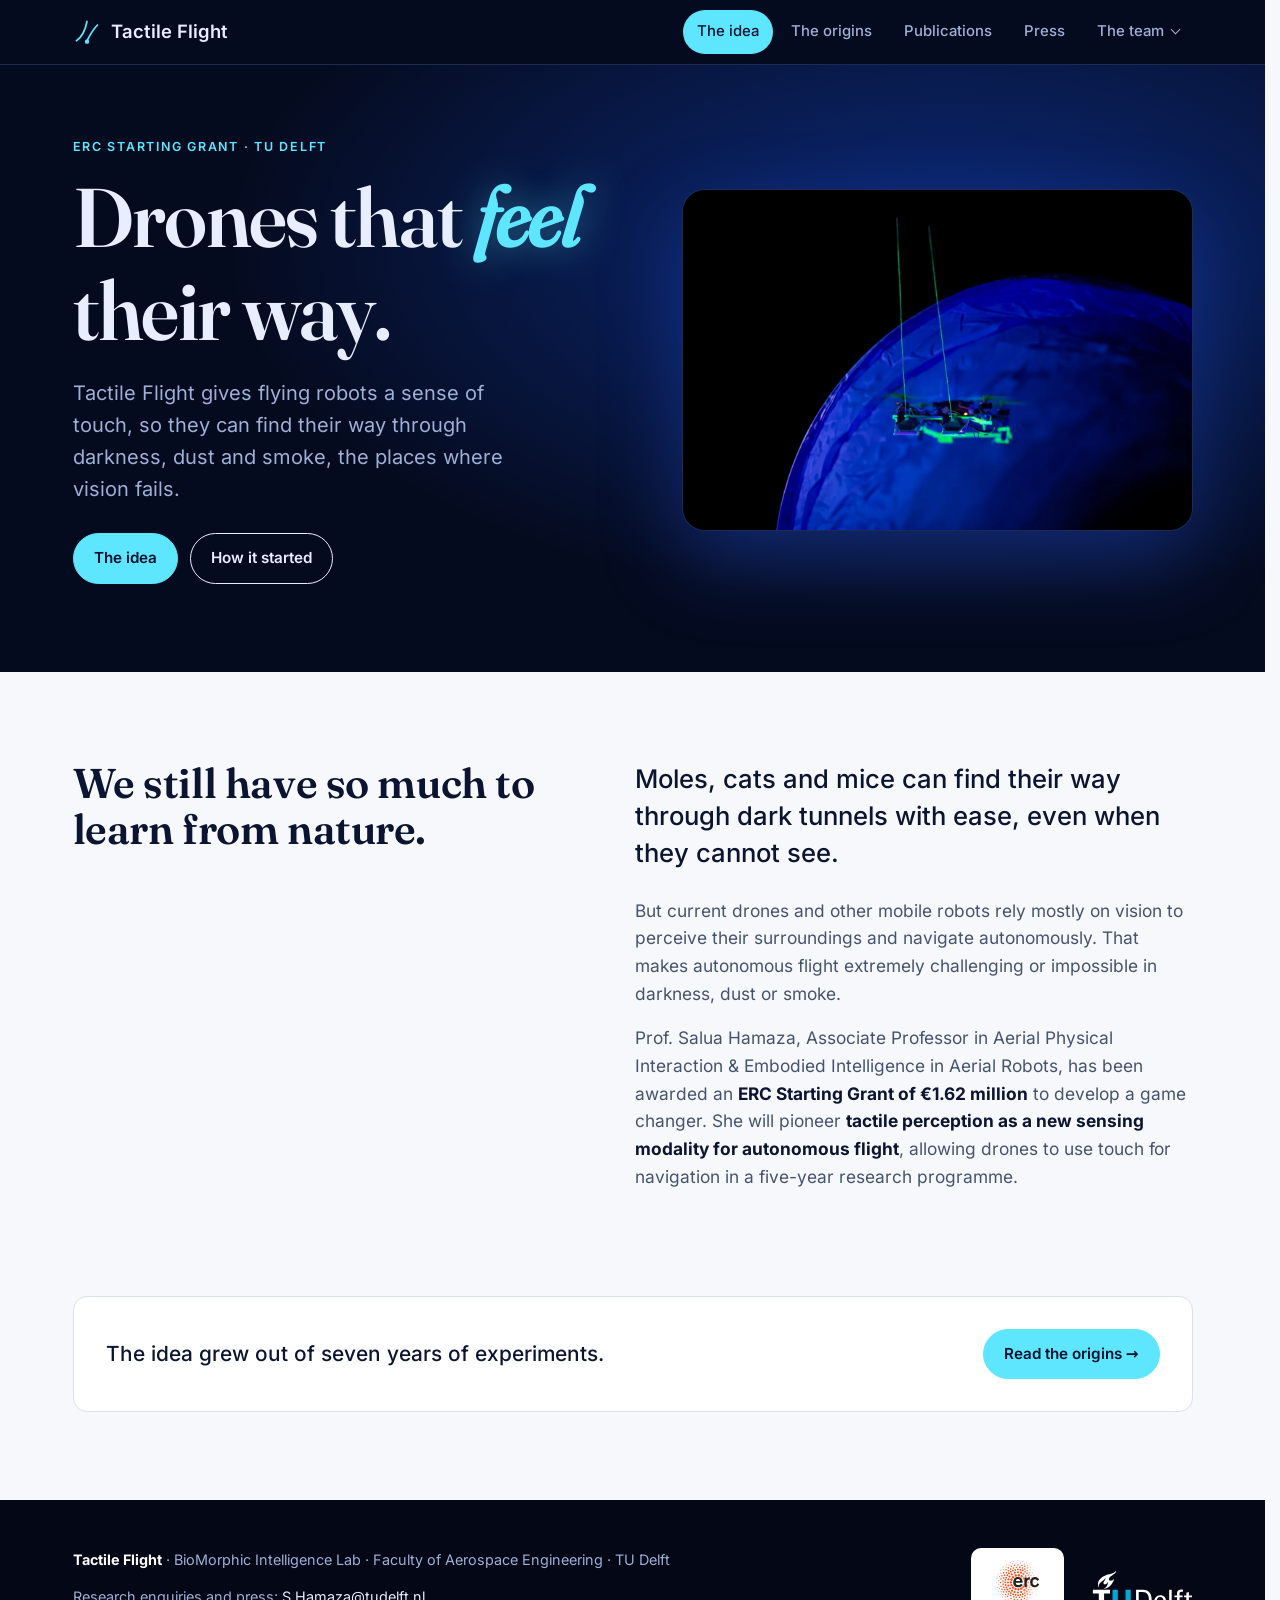
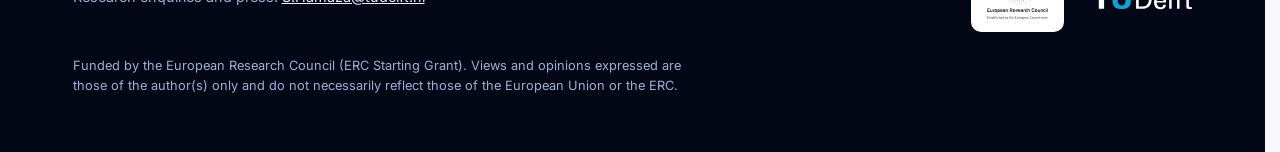
==== index.html @ ace0c9a8 "New tab only for links to other domains Revert target="_blank" on links within the site (navigation," ====
<!doctype html>
<html lang="en">
<head>
  <meta charset="utf-8">
  <meta name="viewport" content="width=device-width, initial-scale=1">
  <title>Tactile Flight — drones that navigate by touch | TU Delft</title>
  <meta name="description" content="Tactile Flight is an ERC Starting Grant project led by Prof. Salua Hamaza at TU Delft: giving drones a sense of touch, so they can navigate where vision fails.">
  <link rel="canonical" href="https://tactileflight.com/">
  <meta name="robots" content="index, follow, max-image-preview:large, max-snippet:-1, max-video-preview:-1">
  <meta name="author" content="Prof. Salua Hamaza">
  <meta name="theme-color" content="#050b1f">

  <meta property="og:type" content="website">
  <meta property="og:site_name" content="Tactile Flight">
  <meta property="og:locale" content="en_US">
  <meta property="og:title" content="Tactile Flight — drones that navigate by touch">
  <meta property="og:description" content="A five-year ERC research programme pioneering tactile perception as a new sensing modality for autonomous flight.">
  <meta property="og:url" content="https://tactileflight.com/">
  <meta property="og:image" content="https://tactileflight.com/assets/og-image.jpg">
  <meta property="og:image:type" content="image/jpeg">
  <meta property="og:image:width" content="1200">
  <meta property="og:image:height" content="630">
  <meta property="og:image:alt" content="A tiny drone with two long glowing whiskers flying in the dark beside a curved blue surface.">
  <meta name="twitter:card" content="summary_large_image">
  <meta name="twitter:title" content="Tactile Flight — drones that navigate by touch">
  <meta name="twitter:description" content="A five-year ERC research programme pioneering tactile perception as a new sensing modality for autonomous flight.">
  <meta name="twitter:image" content="https://tactileflight.com/assets/og-image.jpg">
  <meta name="twitter:image:alt" content="A tiny drone with two long glowing whiskers flying in the dark beside a curved blue surface.">

  <link rel="icon" href="favicon.ico" sizes="48x48">
  <link rel="icon" href="assets/favicon.svg" type="image/svg+xml">
  <link rel="icon" href="assets/icon-192.png" type="image/png" sizes="192x192">
  <link rel="apple-touch-icon" href="assets/apple-touch-icon.png">
  <link rel="manifest" href="manifest.webmanifest">
  <link rel="preload" href="assets/fonts/inter-normal-latin.woff2" as="font" type="font/woff2" crossorigin>
  <link rel="preload" href="assets/fonts/fraunces-normal-latin.woff2" as="font" type="font/woff2" crossorigin>
  <link rel="preload" href="assets/fonts/fraunces-italic-latin.woff2" as="font" type="font/woff2" crossorigin>
  <link rel="stylesheet" href="styles.css">
  <script type="application/ld+json">
{
  "@context": "https://schema.org",
  "@graph": [
    {
      "@type": "WebSite",
      "@id": "https://tactileflight.com/#website",
      "url": "https://tactileflight.com/",
      "name": "Tactile Flight",
      "inLanguage": "en",
      "description": "Tactile Flight is an ERC Starting Grant project on tactile perception for autonomous flight, led by Prof. Salua Hamaza at TU Delft.",
      "publisher": {
        "@id": "https://tactileflight.com/#project"
      }
    },
    {
      "@type": "ResearchProject",
      "@id": "https://tactileflight.com/#project",
      "name": "Tactile Flight",
      "url": "https://tactileflight.com/",
      "description": "A five-year ERC Starting Grant research programme pioneering tactile perception as a new sensing modality for autonomous flight, allowing drones to use touch for navigation.",
      "logo": "https://tactileflight.com/assets/icon-512.png",
      "image": "https://tactileflight.com/assets/og-image.jpg",
      "founder": {
        "@id": "https://tactileflight.com/#salua-hamaza"
      },
      "funder": {
        "@type": "Organization",
        "name": "European Research Council",
        "url": "https://erc.europa.eu"
      },
      "funding": {
        "@type": "MonetaryGrant",
        "name": "ERC Starting Grant",
        "funder": {
          "@type": "Organization",
          "name": "European Research Council",
          "url": "https://erc.europa.eu"
        },
        "amount": {
          "@type": "MonetaryAmount",
          "currency": "EUR",
          "value": 1620000
        }
      },
      "parentOrganization": {
        "@type": "Organization",
        "name": "BioMorphic Intelligence Lab",
        "parentOrganization": {
          "@type": "CollegeOrUniversity",
          "name": "Delft University of Technology",
          "alternateName": "TU Delft",
          "url": "https://www.tudelft.nl/en/"
        }
      }
    },
    {
      "@type": "Person",
      "@id": "https://tactileflight.com/#salua-hamaza",
      "name": "Salua Hamaza",
      "honorificPrefix": "Prof.",
      "jobTitle": "Associate Professor, Aerial Physical Interaction & Embodied Intelligence in Aerial Robots",
      "url": "https://saluahamaza.eu",
      "image": "https://tactileflight.com/assets/salua-hamaza.webp",
      "worksFor": {
        "@type": "CollegeOrUniversity",
        "name": "Delft University of Technology",
        "alternateName": "TU Delft",
        "url": "https://www.tudelft.nl/en/"
      },
      "affiliation": {
        "@type": "Organization",
        "name": "BioMorphic Intelligence Lab",
        "parentOrganization": {
          "@type": "CollegeOrUniversity",
          "name": "Delft University of Technology",
          "alternateName": "TU Delft",
          "url": "https://www.tudelft.nl/en/"
        }
      },
      "knowsAbout": [
        "Aerial robotics",
        "Tactile sensing",
        "Aerial physical interaction",
        "Bio-inspired robotics"
      ],
      "sameAs": [
        "https://saluahamaza.eu",
        "https://scholar.google.com/citations?user=O7snlrcAAAAJ"
      ]
    },
    {
      "@type": "WebPage",
      "@id": "https://tactileflight.com/#webpage",
      "url": "https://tactileflight.com/",
      "name": "Tactile Flight — drones that navigate by touch | TU Delft",
      "description": "Tactile Flight is an ERC Starting Grant project led by Prof. Salua Hamaza at TU Delft: giving drones a sense of touch, so they can navigate where vision fails.",
      "inLanguage": "en",
      "isPartOf": {
        "@id": "https://tactileflight.com/#website"
      },
      "about": {
        "@id": "https://tactileflight.com/#project"
      },
      "primaryImageOfPage": {
        "@type": "ImageObject",
        "url": "https://tactileflight.com/assets/og-image.jpg",
        "width": 1200,
        "height": 630,
        "caption": "A tiny drone with two long glowing whiskers flying in the dark beside a curved blue surface."
      },
      "dateModified": "2026-11-11"
    }
  ]
}
  </script>
</head>
<body>
  <a class="skip" href="#main">Skip to content</a>

  <header class="nav">
    <div class="nav-inner">
      <a class="brand" href="./" aria-label="Tactile Flight, home">
        <svg class="brand-mark" viewBox="0 0 32 32" aria-hidden="true"><path d="M4 26C10 22 14 14 16 4M16 26C18 22 22 14 28 8" fill="none" stroke="currentColor" stroke-width="2" stroke-linecap="round"/><circle cx="16" cy="27" r="2.5" fill="currentColor"/></svg>
        <span>Tactile Flight</span>
      </a>
      <nav aria-label="Primary">
        <ul class="tabs">
          <li><a href="./" aria-current="page">The idea</a></li>
          <li><a href="origins.html">The origins</a></li>
          <li><a href="publications.html">Publications</a></li>
          <li><a href="press.html">Press</a></li>
          <li class="has-menu">
            <a href="team.html">The team</a>
            <ul class="menu">
              <li><a href="team.html#pi">PI</a></li>
              <li><a href="team.html#phds">PhDs <small>Not hired yet</small></a></li>
              <li><a href="team.html#postdocs">Postdocs <small>Not hired yet</small></a></li>
              <li><a href="team.html#collaborators">Academic collaborators <small>Will be disclosed soon</small></a></li>
            </ul>
          </li>
        </ul>
      </nav>
    </div>
  </header>

  <main id="main">
    <section class="hero">
      <div>
        <p class="eyebrow">ERC Starting Grant · TU Delft</p>
        <h1>Drones that <em>feel</em> their way.</h1>
        <p class="lead">Tactile Flight gives flying robots a sense of touch, so they can find their way through darkness, dust and smoke, the places where vision fails.</p>
        <div class="cta">
          <a class="btn primary" href="#idea">The idea</a>
          <a class="btn" href="origins.html">How it started</a>
        </div>
      </div>
      <div class="hero-media">
        <img src="assets/hero-drone.webp" width="1400" height="934" alt="A tiny drone with two long glowing whiskers flying in the dark beside a curved blue surface." fetchpriority="high">
      </div>
    </section>

    <section class="section" id="idea">
      <div class="two">
        <div>
          <h2 class="display">We still have so much to learn from nature.</h2>
        </div>
        <div class="prose">
          <p class="big">Moles, cats and mice can find their way through dark tunnels with ease, even when they cannot see.</p>
          <p>But current drones and other mobile robots rely mostly on vision to perceive their surroundings and navigate autonomously. That makes autonomous flight extremely challenging or impossible in darkness, dust or smoke.</p>
          <p>Prof. Salua Hamaza, Associate Professor in Aerial Physical Interaction &amp; Embodied Intelligence in Aerial Robots, has been awarded an <strong>ERC Starting Grant of €1.62 million</strong> to develop a game changer. She will pioneer <strong>tactile perception as a new sensing modality for autonomous flight</strong>, allowing drones to use touch for navigation in a five-year research programme.</p>
        </div>
      </div>
    </section>

    <section class="section tight">
      <div class="next">
        <p>The idea grew out of seven years of experiments.</p>
        <a class="btn primary" href="origins.html">Read the origins →</a>
      </div>
    </section>
  </main>

  <footer class="footer">
    <div class="footer-grid">
      <div>
        <p><strong>Tactile Flight</strong> · BioMorphic Intelligence Lab · Faculty of Aerospace Engineering · TU Delft</p>
        <p>Research enquiries and press: <a href="mailto:S.Hamaza@tudelft.nl">S.Hamaza@tudelft.nl</a></p>
      </div>
      <div class="footer-logos">
        <a class="footer-logo erc" href="https://erc.europa.eu" rel="noopener" target="_blank"><img src="assets/erc-logo.svg" width="70" height="68" alt="European Research Council"></a>
        <a class="footer-logo" href="https://www.tudelft.nl/en/" rel="noopener" target="_blank"><img src="assets/tudelft-logo-white.svg" width="100" height="40" alt="TU Delft"></a>
      </div>
    </div>
    <p class="fine">Funded by the European Research Council (ERC Starting Grant). Views and opinions expressed are those of the author(s) only and do not necessarily reflect those of the European Union or the ERC.</p>
  </footer>

  <script src="script.js" defer></script>
</body>
</html>
---- styles.css ----
/* Self-hosted fonts (SIL Open Font License): Inter and Fraunces, latin + latin-ext subsets.
   Fraunces (page titles) uses font-display: block, so the title waits for the font instead of
   showing a fallback and visibly jumping when it swaps in; the files are preloaded. */
@font-face { font-family: "Fraunces"; font-style: italic; font-weight: 400; font-display: block; src: url("assets/fonts/fraunces-italic-latin-ext.woff2") format("woff2"); unicode-range: U+0100-02BA, U+02BD-02C5, U+02C7-02CC, U+02CE-02D7, U+02DD-02FF, U+0304, U+0308, U+0329, U+1D00-1DBF, U+1E00-1E9F, U+1EF2-1EFF, U+2020, U+20A0-20AB, U+20AD-20C4, U+2113, U+2C60-2C7F, U+A720-A7FF; }
@font-face { font-family: "Fraunces"; font-style: italic; font-weight: 400; font-display: block; src: url("assets/fonts/fraunces-italic-latin.woff2") format("woff2"); unicode-range: U+0000-00FF, U+0131, U+0152-0153, U+02BB-02BC, U+02C6, U+02DA, U+02DC, U+0304, U+0308, U+0329, U+2000-206F, U+20AC, U+2122, U+2191, U+2193, U+2212, U+2215, U+FEFF, U+FFFD; }
@font-face { font-family: "Fraunces"; font-style: normal; font-weight: 400 600; font-display: block; src: url("assets/fonts/fraunces-normal-latin-ext.woff2") format("woff2"); unicode-range: U+0100-02BA, U+02BD-02C5, U+02C7-02CC, U+02CE-02D7, U+02DD-02FF, U+0304, U+0308, U+0329, U+1D00-1DBF, U+1E00-1E9F, U+1EF2-1EFF, U+2020, U+20A0-20AB, U+20AD-20C4, U+2113, U+2C60-2C7F, U+A720-A7FF; }
@font-face { font-family: "Fraunces"; font-style: normal; font-weight: 400 600; font-display: block; src: url("assets/fonts/fraunces-normal-latin.woff2") format("woff2"); unicode-range: U+0000-00FF, U+0131, U+0152-0153, U+02BB-02BC, U+02C6, U+02DA, U+02DC, U+0304, U+0308, U+0329, U+2000-206F, U+20AC, U+2122, U+2191, U+2193, U+2212, U+2215, U+FEFF, U+FFFD; }
@font-face { font-family: "Inter"; font-style: normal; font-weight: 400 700; font-display: swap; src: url("assets/fonts/inter-normal-latin-ext.woff2") format("woff2"); unicode-range: U+0100-02BA, U+02BD-02C5, U+02C7-02CC, U+02CE-02D7, U+02DD-02FF, U+0304, U+0308, U+0329, U+1D00-1DBF, U+1E00-1E9F, U+1EF2-1EFF, U+2020, U+20A0-20AB, U+20AD-20C4, U+2113, U+2C60-2C7F, U+A720-A7FF; }
@font-face { font-family: "Inter"; font-style: normal; font-weight: 400 700; font-display: swap; src: url("assets/fonts/inter-normal-latin.woff2") format("woff2"); unicode-range: U+0000-00FF, U+0131, U+0152-0153, U+02BB-02BC, U+02C6, U+02DA, U+02DC, U+0304, U+0308, U+0329, U+2000-206F, U+20AC, U+2122, U+2191, U+2193, U+2212, U+2215, U+FEFF, U+FFFD; }
/* Metric-matched fallback so text does not shift while Inter loads. */
@font-face { font-family: "Inter Fallback"; src: local("Arial"); ascent-override: 90.49%; descent-override: 22.56%; line-gap-override: 0%; size-adjust: 107.06%; }

:root {
  --bg: #f6f8fc;
  --bg-dark: #050b1f;
  --nav: #050b1f;
  --surface: #ffffff;
  --surface-dark: #0c1733;
  --ink: #0b1430;
  --ink-soft: #46536f;
  --ink-dark: #e8eeff;
  --ink-dark-soft: #9fb0d6;
  --line: #d9e0ee;
  --line-dark: #1d2b52;
  --accent: #2456e8;
  --accent-glow: #5ee6ff;
  --radius: 14px;
  --maxw: 1120px;
  --gutter: max(16px, calc((100% - var(--maxw)) / 2));
  --nav-h: 64px;
  --serif: "Fraunces", Georgia, serif;
  --sans: "Inter", "Inter Fallback", system-ui, -apple-system, "Segoe UI", sans-serif;
}

* { box-sizing: border-box; }
html { scroll-behavior: smooth; scroll-padding-top: calc(var(--nav-h) + 16px); scrollbar-gutter: stable; }
body { margin: 0; font-family: var(--sans); color: var(--ink); background: var(--bg); line-height: 1.6; -webkit-font-smoothing: antialiased; }
img { max-width: 100%; height: auto; display: block; }
a { color: var(--accent); }
h1, h2, h3 { line-height: 1.15; margin: 0; font-weight: 600; }
h1 { font-size: clamp(2.4rem, 6vw, 4.2rem); letter-spacing: -0.02em; }
h2 { font-size: clamp(1.8rem, 4vw, 2.6rem); letter-spacing: -0.01em; }
h3 { font-size: 1.2rem; }
p { margin: 0 0 1em; }
ul, ol { padding: 0; margin: 0; list-style: none; }

.skip { position: absolute; left: -999px; top: 8px; background: #fff; color: #000; padding: 8px 12px; border-radius: 6px; z-index: 100; }
.skip:focus { left: 8px; }

/* NAV: fixed in place, solid background */
.nav { position: sticky; top: 0; z-index: 50; background: var(--nav); color: var(--ink-dark); border-bottom: 1px solid var(--line-dark); }
.nav-inner { display: flex; align-items: center; justify-content: space-between; gap: 16px; min-height: var(--nav-h); padding: 0 var(--gutter); }
.brand { display: flex; align-items: center; gap: 10px; color: inherit; text-decoration: none; font-weight: 600; font-size: 1.15rem; white-space: nowrap; }
.brand-mark { width: 28px; height: 28px; color: var(--accent-glow); flex: none; }
.tabs { display: flex; gap: 4px; }
.tabs > li { position: relative; }
.tabs a { display: block; padding: 10px 14px; border-radius: 999px; color: var(--ink-dark-soft); text-decoration: none; font-size: 0.93rem; font-weight: 500; white-space: nowrap; }
.tabs a:hover { color: #fff; background: rgba(255, 255, 255, 0.06); }
.tabs a[aria-current="page"] { color: #04122e; background: var(--accent-glow); }
.has-menu > a::after { content: ""; display: inline-block; width: 6px; height: 6px; margin-left: 8px; border-right: 1.5px solid currentColor; border-bottom: 1.5px solid currentColor; transform: translateY(-3px) rotate(45deg); }
.menu { position: absolute; right: 0; top: 100%; min-width: 230px; padding: 8px; margin-top: 6px; background: var(--surface-dark); border: 1px solid var(--line-dark); border-radius: 12px; box-shadow: 0 18px 40px rgba(0, 0, 0, 0.35); opacity: 0; visibility: hidden; transform: translateY(-4px); transition: opacity 0.15s, transform 0.15s, visibility 0.15s; }
.menu::before { content: ""; position: absolute; left: 0; right: 0; top: -10px; height: 10px; }
.has-menu:hover .menu, .has-menu:focus-within .menu { opacity: 1; visibility: visible; transform: none; }
.menu a { border-radius: 8px; color: var(--ink-dark); }
.menu small { display: block; font-size: 0.78rem; color: var(--ink-dark-soft); }

/* PAGE HEAD */
.page-head { background: radial-gradient(1000px 500px at 80% 0%, #0c2a7a 0%, transparent 60%), var(--bg-dark); color: var(--ink-dark); padding: 72px var(--gutter) 64px; }
.page-head .lead { max-width: 60ch; }
.eyebrow { text-transform: uppercase; letter-spacing: 0.14em; font-size: 0.78rem; font-weight: 600; color: var(--accent); margin-bottom: 14px; }
.page-head .eyebrow, .hero .eyebrow, .dark .eyebrow { color: var(--accent-glow); }
.lead { font-size: clamp(1.05rem, 2vw, 1.25rem); color: var(--ink-dark-soft); margin: 20px 0 0; }

/* HERO (The idea) */
.hero { background: radial-gradient(1200px 600px at 75% 30%, #0c2a7a 0%, transparent 60%), var(--bg-dark); color: var(--ink-dark); display: grid; grid-template-columns: 1.05fr 0.95fr; gap: 48px; align-items: center; padding: 72px var(--gutter) 88px; overflow: hidden; }
.hero h1, .page-head h1, h2.display { font-family: var(--serif); line-height: 1.12; }
.hero h1 { font-size: clamp(2.8rem, 7vw, 5.2rem); }
.hero h1 em { font-style: italic; color: var(--accent-glow); text-shadow: 0 0 40px rgba(94, 230, 255, 0.45); }
.hero .lead { max-width: 36ch; margin-bottom: 28px; }
.hero-media { margin: 0; }
.hero-media img { border-radius: 22px; box-shadow: 0 0 0 1px var(--line-dark), 0 30px 80px rgba(36, 86, 232, 0.35); animation: float 7s ease-in-out infinite; }
@keyframes float { 50% { transform: translateY(-8px); } }

.cta { display: flex; flex-wrap: wrap; gap: 12px; }
.btn { display: inline-block; padding: 12px 20px; border-radius: 999px; border: 1px solid currentColor; text-decoration: none; font-weight: 600; font-size: 0.95rem; color: var(--ink-dark); transition: transform 0.15s, background 0.15s; }
.btn:hover { transform: translateY(-1px); background: rgba(255, 255, 255, 0.08); }
.btn.primary { background: var(--accent-glow); color: #04122e; border-color: var(--accent-glow); }
.btn.primary:hover { background: #8df0ff; }
.btn.scholar { background: var(--accent); color: #fff; border-color: var(--accent); }
.btn.scholar:hover { background: #3b6df5; }
.page-head .lead-row { display: flex; flex-wrap: wrap; align-items: center; gap: 20px 32px; margin-top: 20px; }
.page-head .lead-row .lead { margin: 0; }
.page-head .lead-row .btn { flex: none; }
.section:not(.dark) .btn:not(.primary) { color: var(--ink); }
.section:not(.dark) .btn:not(.primary):hover { background: rgba(11, 20, 48, 0.05); }

/* SECTIONS */
.section { padding: 88px var(--gutter); }
.section.dark { background: var(--bg-dark); color: var(--ink-dark); }
.section.tight { padding-top: 0; }
.section-head { max-width: 720px; margin-bottom: 40px; }
.section-head .sub { color: var(--ink-soft); font-size: 1.1rem; margin-top: 16px; }
.dark .section-head .sub { color: var(--ink-dark-soft); }
.two { display: grid; grid-template-columns: 1fr 1.1fr; gap: 56px; align-items: start; }
.prose p { font-size: 1.08rem; color: var(--ink-soft); }
.dark .prose p { color: var(--ink-dark-soft); }
.prose strong { color: var(--ink); }
.dark .prose strong { color: #fff; }
.prose .big { font-weight: 500; font-size: clamp(1.25rem, 2.4vw, 1.6rem); line-height: 1.45; color: var(--ink); }
.note { font-size: 0.92rem; font-style: italic; color: var(--ink-soft); }

.next { display: flex; flex-wrap: wrap; align-items: center; justify-content: space-between; gap: 20px; padding: 32px; border: 1px solid var(--line); border-radius: var(--radius); background: var(--surface); }
.next p { margin: 0; font-weight: 500; font-size: 1.3rem; }

/* ORIGINS timeline */
.timeline { position: relative; max-width: 860px; }
.timeline::before { content: ""; position: absolute; left: 7px; top: 8px; bottom: 8px; width: 2px; background: linear-gradient(var(--accent), var(--accent-glow)); opacity: 0.5; }
.timeline > li { position: relative; padding-left: 44px; padding-bottom: 56px; }
.timeline > li::before { content: ""; position: absolute; left: 0; top: 6px; width: 16px; height: 16px; border-radius: 50%; background: var(--bg); border: 3px solid var(--accent); }
.timeline > li.erc::before { background: var(--accent-glow); border-color: var(--accent-glow); box-shadow: 0 0 0 6px rgba(94, 230, 255, 0.25); }
.year { font-size: 1rem; font-weight: 600; color: var(--accent); letter-spacing: 0.04em; }
.timeline h3 { font-size: clamp(1.3rem, 2.6vw, 1.7rem); margin: 6px 0 4px; }
.venue { font-size: 0.88rem; color: var(--ink-soft); margin-bottom: 16px; }
.timeline p { font-size: 1.05rem; color: var(--ink-soft); }
.timeline strong { color: var(--ink); }
.questions { margin: 4px 0 18px; padding-left: 0; }
.questions li { position: relative; padding-left: 22px; color: var(--ink); font-size: 1.08rem; margin-bottom: 6px; }
.questions li::before { content: "?"; position: absolute; left: 0; font-style: normal; font-weight: 600; color: var(--accent); }
.links { display: flex; flex-wrap: wrap; gap: 8px; margin-top: 4px; }
.links a { font-size: 0.86rem; font-weight: 600; padding: 7px 14px; border-radius: 999px; border: 1px solid var(--line); background: var(--surface); text-decoration: none; color: var(--ink); }
.links a:hover { border-color: var(--accent); color: var(--accent); }
.erc-card { background: var(--bg-dark); color: var(--ink-dark); border-radius: var(--radius); padding: 28px; }
.erc-card h3 { color: #fff; }
.erc-card p { color: var(--ink-dark-soft); }

/* PUBLICATIONS */
.pub { background: var(--surface); border: 1px solid var(--line); border-radius: var(--radius); padding: 32px; }
.pub-meta { color: var(--accent); font-size: 0.85rem; font-weight: 600; letter-spacing: 0.04em; }
.pub h3 { font-size: clamp(1.4rem, 3vw, 2rem); color: var(--ink); }
.authors { color: var(--ink-soft); margin: 10px 0 22px; }
.pub-links { display: flex; flex-wrap: wrap; gap: 10px; }

/* PRESS */
.outlets { display: grid; grid-template-columns: repeat(3, 1fr); gap: 20px; }
.outlet { display: flex; flex-direction: column; gap: 14px; padding: 28px; border: 1px solid var(--line); border-radius: var(--radius); background: var(--surface); color: var(--ink); text-decoration: none; transition: transform 0.15s, border-color 0.15s, box-shadow 0.15s; }
a.outlet:hover { transform: translateY(-2px); border-color: var(--accent); box-shadow: 0 12px 30px rgba(36, 86, 232, 0.12); }
.logo { display: flex; align-items: center; height: 44px; }
.logo img { max-height: 44px; width: auto; }
.logo img[src*="nrc"] { height: 32px; }
.wordmark { font-family: var(--sans); font-weight: 700; font-size: 1.5rem; letter-spacing: -0.01em; }
.wordmark.bbc { display: flex; gap: 4px; }
.wordmark.bbc span { display: grid; place-items: center; width: 34px; height: 34px; background: var(--ink); color: #fff; font-size: 1.15rem; }
.outlet h3 { font-size: 1.1rem; line-height: 1.35; }
.outlet .more { margin-top: auto; font-size: 0.88rem; font-weight: 600; color: var(--accent); }
.outlet.pending { border-style: dashed; }
.outlet.pending .more { color: var(--ink-soft); font-weight: 500; font-style: italic; }

.news li { display: grid; grid-template-columns: 92px 1fr; gap: 24px; padding: 22px 0; border-bottom: 1px solid var(--line); }
.news li:first-child { border-top: 1px solid var(--line); }
.news time { font-weight: 600; color: var(--accent); letter-spacing: 0.04em; padding-top: 2px; }
.news h3 { font-family: var(--sans); font-size: 1.05rem; font-weight: 600; line-height: 1.45; }
.news h3 a { color: var(--ink); text-decoration: none; }
.news h3 a:hover { color: var(--accent); text-decoration: underline; }
.news .links { margin-top: 10px; }
.news .links a { font-size: 0.8rem; padding: 5px 12px; }
.archive { display: inline-block; margin-top: 28px; font-weight: 600; }

/* TEAM */
.subnav { display: flex; flex-wrap: wrap; gap: 8px; margin-top: 28px; }
.subnav a { padding: 8px 16px; border-radius: 999px; border: 1px solid var(--line-dark); color: var(--ink-dark); text-decoration: none; font-size: 0.9rem; font-weight: 500; }
.subnav a:hover { border-color: var(--accent-glow); color: var(--accent-glow); }
.group { padding-top: 8px; margin-bottom: 64px; }
.group:last-child { margin-bottom: 0; }
.group > h2 { font-size: clamp(1.5rem, 3vw, 2rem); margin-bottom: 20px; }
.pi-card { display: grid; grid-template-columns: 240px 1fr; gap: 36px; align-items: start; background: var(--surface); border: 1px solid var(--line); border-radius: var(--radius); padding: 32px; }
.pi-card img { border-radius: 12px; aspect-ratio: 1; object-fit: cover; width: 100%; }
.pi-card h3 { font-size: clamp(1.5rem, 3vw, 2rem); }
.role { color: var(--accent); font-size: 0.92rem; font-weight: 600; margin: 6px 0 16px; }
.pi-card p:not(.role) { color: var(--ink-soft); }
.placeholder { display: flex; align-items: center; gap: 16px; padding: 28px 32px; border: 1px dashed var(--line); border-radius: var(--radius); color: var(--ink-soft); background: var(--surface); }
.placeholder::before { content: ""; flex: none; width: 52px; height: 52px; border-radius: 50%; background: var(--bg); border: 1px dashed var(--line); }
.placeholder p { margin: 0; }
.placeholder strong { display: block; color: var(--ink); font-size: 1.02rem; }

/* FOOTER */
.footer { background: #030716; color: var(--ink-dark-soft); padding: 48px var(--gutter); font-size: 0.9rem; }
.footer-grid { display: flex; flex-wrap: wrap; justify-content: space-between; gap: 24px; margin-bottom: 24px; }
.footer strong { color: #fff; }
.footer a { color: var(--ink-dark); }
.footer-logos { display: flex; flex-wrap: wrap; align-items: center; gap: 16px 28px; align-self: center; }
.footer-logo { display: block; flex: none; }
.footer-logo img { height: 40px; width: auto; }
.footer-logo.erc { background: #fff; border-radius: 10px; padding: 8px 12px; }
.footer-logo.erc img { height: 68px; }
.fine { font-size: 0.8rem; max-width: 80ch; margin-bottom: 0.6em; }

:focus-visible { outline: 2px solid var(--accent-glow); outline-offset: 3px; }

/* reveal */
.reveal { opacity: 0; transform: translateY(16px); transition: opacity 0.6s, transform 0.6s; }
.reveal.in { opacity: 1; transform: none; }

@media (max-width: 900px) {
  :root { --nav-h: 104px; }
  .nav-inner { flex-direction: column; align-items: stretch; gap: 4px; padding-top: 10px; padding-bottom: 6px; }
  .nav nav { margin: 0 calc(-1 * var(--gutter)); overflow-x: auto; scrollbar-width: none; -webkit-overflow-scrolling: touch; -webkit-mask-image: linear-gradient(90deg, #000 calc(100% - 20px), transparent); mask-image: linear-gradient(90deg, #000 calc(100% - 20px), transparent); }
  .nav nav::-webkit-scrollbar { display: none; }
  .tabs { padding: 0 calc(var(--gutter) + 20px) 0 var(--gutter); width: max-content; }
  .tabs a { padding: 8px 12px; font-size: 0.9rem; }
  .menu { display: none; }
  .has-menu > a::after { display: none; }
  .hero { grid-template-columns: 1fr; padding-top: 48px; }
  .hero-media { max-width: 420px; }
  .two, .outlets { grid-template-columns: 1fr; }
  .two { gap: 24px; }
  .pi-card { grid-template-columns: 1fr; }
  .pi-card img { max-width: 220px; }
  .section { padding-block: 64px; }
  .page-head { padding-block: 52px 48px; }
}

@media (max-width: 520px) {
  .news li { grid-template-columns: 1fr; gap: 6px; }
  .timeline > li { padding-left: 34px; }
}

@media (prefers-reduced-motion: reduce) {
  html { scroll-behavior: auto; }
  .hero-media img { animation: none; }
  .reveal { opacity: 1; transform: none; transition: none; }
}
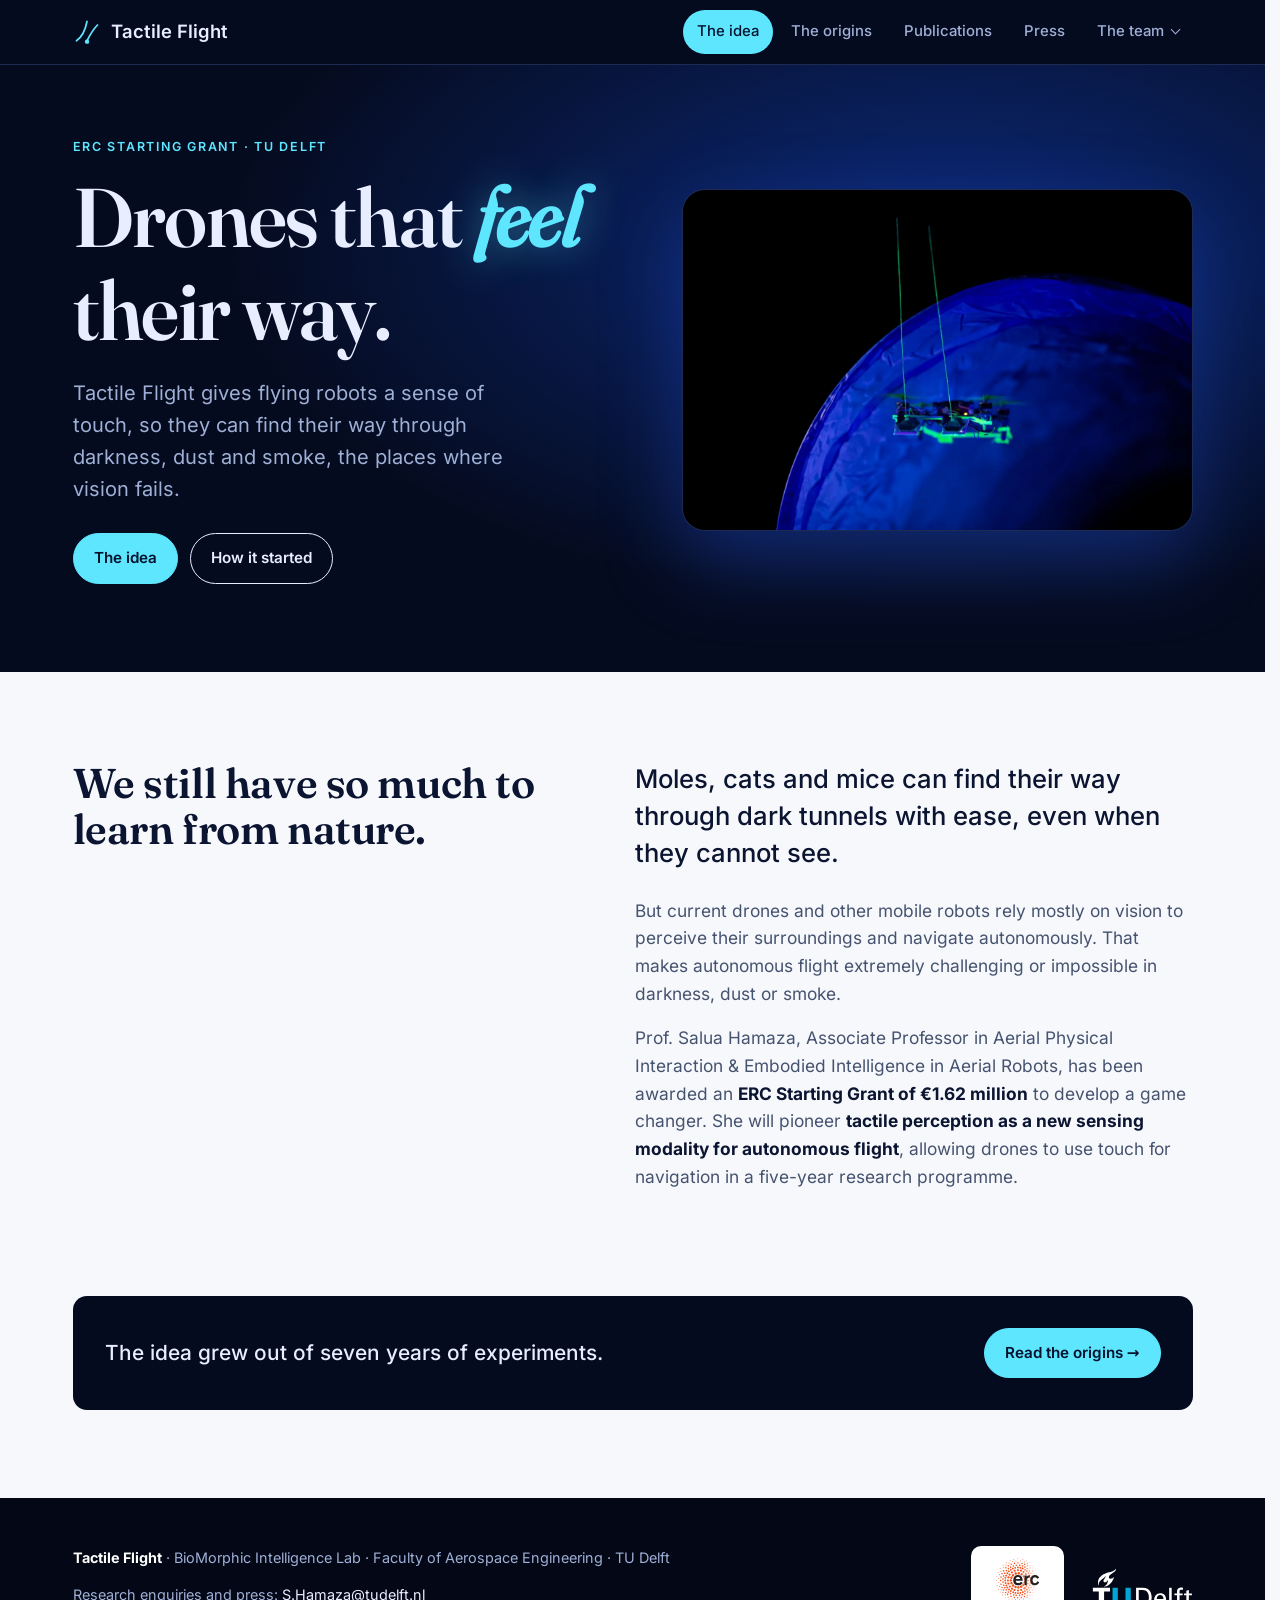
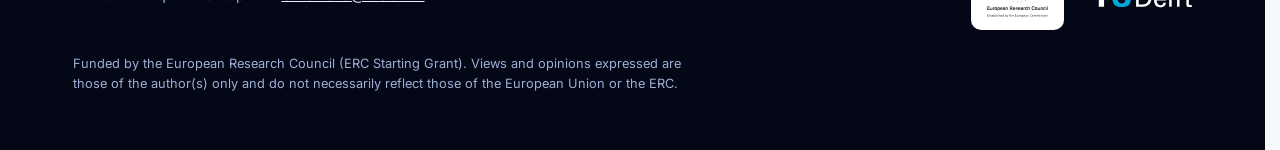
==== commit c8c04e30: "Use the new logo for the favicon and app icons - favicon.ico replaced with the supplied 7-size icon " ====
--- a/index.html
+++ b/index.html
@@ -27,8 +27,7 @@
   <meta name="twitter:image" content="https://tactileflight.com/assets/og-image.jpg">
   <meta name="twitter:image:alt" content="A tiny drone with two long glowing whiskers flying in the dark beside a curved blue surface.">
 
-  <link rel="icon" href="favicon.ico" sizes="48x48">
-  <link rel="icon" href="assets/favicon.svg" type="image/svg+xml">
+  <link rel="icon" href="favicon.ico" sizes="any">
   <link rel="icon" href="assets/icon-192.png" type="image/png" sizes="192x192">
   <link rel="apple-touch-icon" href="assets/apple-touch-icon.png">
   <link rel="manifest" href="manifest.webmanifest">
--- a/styles.css
+++ b/styles.css
@@ -66,7 +66,7 @@
 
 /* PAGE HEAD */
 .page-head { background: radial-gradient(1000px 500px at 80% 0%, #0c2a7a 0%, transparent 60%), var(--bg-dark); color: var(--ink-dark); padding: 72px var(--gutter) 64px; }
-.page-head .lead { max-width: 60ch; }
+.page-head .lead { max-width: 100ch; }
 .eyebrow { text-transform: uppercase; letter-spacing: 0.14em; font-size: 0.78rem; font-weight: 600; color: var(--accent); margin-bottom: 14px; }
 .page-head .eyebrow, .hero .eyebrow, .dark .eyebrow { color: var(--accent-glow); }
 .lead { font-size: clamp(1.05rem, 2vw, 1.25rem); color: var(--ink-dark-soft); margin: 20px 0 0; }
@@ -86,8 +86,6 @@
 .btn:hover { transform: translateY(-1px); background: rgba(255, 255, 255, 0.08); }
 .btn.primary { background: var(--accent-glow); color: #04122e; border-color: var(--accent-glow); }
 .btn.primary:hover { background: #8df0ff; }
-.btn.scholar { background: var(--accent); color: #fff; border-color: var(--accent); }
-.btn.scholar:hover { background: #3b6df5; }
 .page-head .lead-row { display: flex; flex-wrap: wrap; align-items: center; gap: 20px 32px; margin-top: 20px; }
 .page-head .lead-row .lead { margin: 0; }
 .page-head .lead-row .btn { flex: none; }
@@ -109,7 +107,7 @@
 .prose .big { font-weight: 500; font-size: clamp(1.25rem, 2.4vw, 1.6rem); line-height: 1.45; color: var(--ink); }
 .note { font-size: 0.92rem; font-style: italic; color: var(--ink-soft); }
 
-.next { display: flex; flex-wrap: wrap; align-items: center; justify-content: space-between; gap: 20px; padding: 32px; border: 1px solid var(--line); border-radius: var(--radius); background: var(--surface); }
+.next { display: flex; flex-wrap: wrap; align-items: center; justify-content: space-between; gap: 20px; padding: 32px; border-radius: var(--radius); background: var(--bg-dark); color: var(--ink-dark); }
 .next p { margin: 0; font-weight: 500; font-size: 1.3rem; }
 
 /* ORIGINS timeline */
@@ -119,13 +117,15 @@
 .timeline > li::before { content: ""; position: absolute; left: 0; top: 6px; width: 16px; height: 16px; border-radius: 50%; background: var(--bg); border: 3px solid var(--accent); }
 .timeline > li.erc::before { background: var(--accent-glow); border-color: var(--accent-glow); box-shadow: 0 0 0 6px rgba(94, 230, 255, 0.25); }
 .year { font-size: 1rem; font-weight: 600; color: var(--accent); letter-spacing: 0.04em; }
-.timeline h3 { font-size: clamp(1.3rem, 2.6vw, 1.7rem); margin: 6px 0 4px; }
+.timeline h3 { font-size: clamp(1.15rem, 2.2vw, 1.45rem); margin: 6px 0 4px; }
 .venue { font-size: 0.88rem; color: var(--ink-soft); margin-bottom: 16px; }
 .timeline p { font-size: 1.05rem; color: var(--ink-soft); }
 .timeline strong { color: var(--ink); }
+.timeline .tactile { margin: 16px 0; padding: 12px 18px; border-radius: 10px; border: 1px solid var(--line); border-left: 3px solid var(--accent-glow); background: var(--surface); font-size: 1rem; }
+.timeline .oc { margin: 0 0 4px; font-size: 1rem; }
 .questions { margin: 4px 0 18px; padding-left: 0; }
 .questions li { position: relative; padding-left: 22px; color: var(--ink); font-size: 1.08rem; margin-bottom: 6px; }
-.questions li::before { content: "?"; position: absolute; left: 0; font-style: normal; font-weight: 600; color: var(--accent); }
+.questions li::before { content: ""; position: absolute; left: 3px; top: 0.7em; width: 7px; height: 7px; border-radius: 50%; background: var(--accent); }
 .links { display: flex; flex-wrap: wrap; gap: 8px; margin-top: 4px; }
 .links a { font-size: 0.86rem; font-weight: 600; padding: 7px 14px; border-radius: 999px; border: 1px solid var(--line); background: var(--surface); text-decoration: none; color: var(--ink); }
 .links a:hover { border-color: var(--accent); color: var(--accent); }
@@ -141,12 +141,13 @@
 .pub-links { display: flex; flex-wrap: wrap; gap: 10px; }
 
 /* PRESS */
-.outlets { display: grid; grid-template-columns: repeat(3, 1fr); gap: 20px; }
+.outlets { display: grid; grid-template-columns: repeat(auto-fit, minmax(240px, 1fr)); gap: 20px; }
 .outlet { display: flex; flex-direction: column; gap: 14px; padding: 28px; border: 1px solid var(--line); border-radius: var(--radius); background: var(--surface); color: var(--ink); text-decoration: none; transition: transform 0.15s, border-color 0.15s, box-shadow 0.15s; }
 a.outlet:hover { transform: translateY(-2px); border-color: var(--accent); box-shadow: 0 12px 30px rgba(36, 86, 232, 0.12); }
 .logo { display: flex; align-items: center; height: 44px; }
 .logo img { max-height: 44px; width: auto; }
 .logo img[src*="nrc"] { height: 32px; }
+.logo img[src*="wired"] { height: 24px; }
 .wordmark { font-family: var(--sans); font-weight: 700; font-size: 1.5rem; letter-spacing: -0.01em; }
 .wordmark.bbc { display: flex; gap: 4px; }
 .wordmark.bbc span { display: grid; place-items: center; width: 34px; height: 34px; background: var(--ink); color: #fff; font-size: 1.15rem; }
@@ -163,7 +164,7 @@
 .news h3 a:hover { color: var(--accent); text-decoration: underline; }
 .news .links { margin-top: 10px; }
 .news .links a { font-size: 0.8rem; padding: 5px 12px; }
-.archive { display: inline-block; margin-top: 28px; font-weight: 600; }
+.archive { margin-top: 28px; }
 
 /* TEAM */
 .subnav { display: flex; flex-wrap: wrap; gap: 8px; margin-top: 28px; }
@@ -211,7 +212,7 @@
   .has-menu > a::after { display: none; }
   .hero { grid-template-columns: 1fr; padding-top: 48px; }
   .hero-media { max-width: 420px; }
-  .two, .outlets { grid-template-columns: 1fr; }
+  .two { grid-template-columns: 1fr; }
   .two { gap: 24px; }
   .pi-card { grid-template-columns: 1fr; }
   .pi-card img { max-width: 220px; }
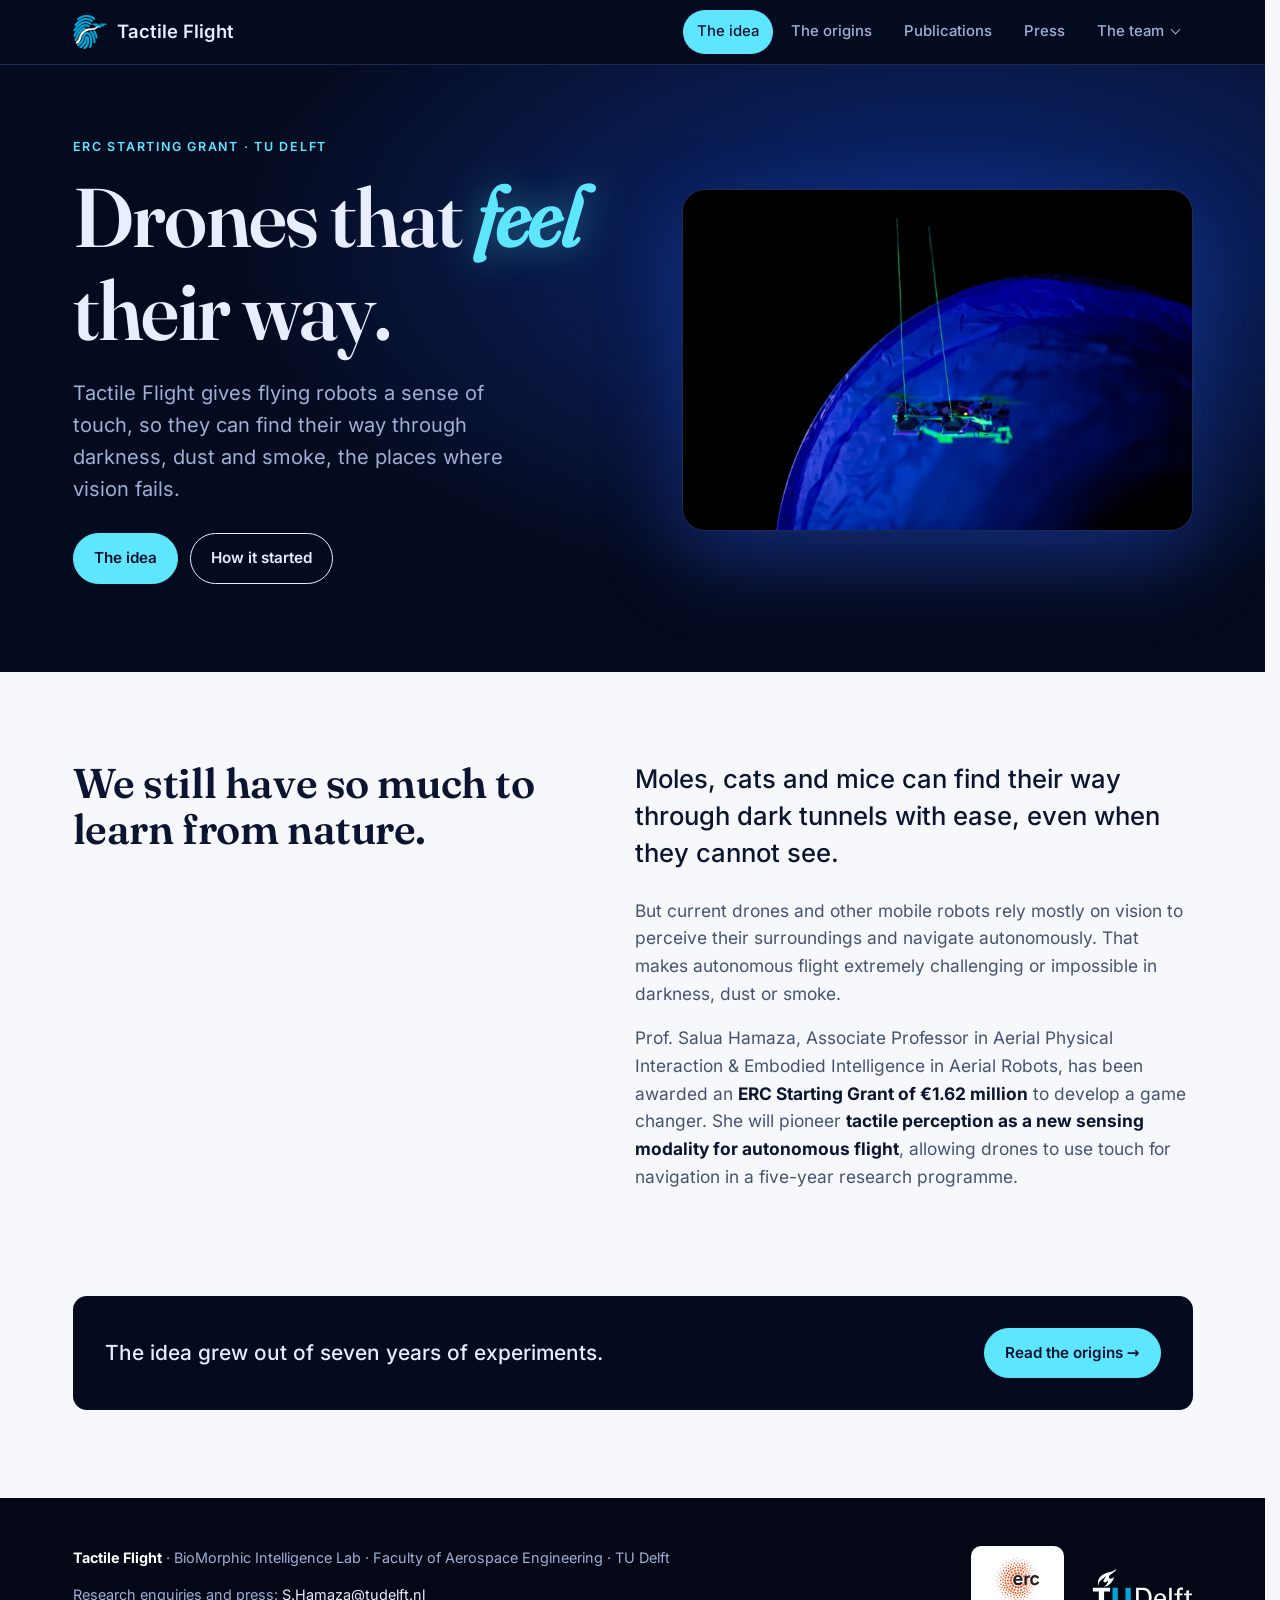
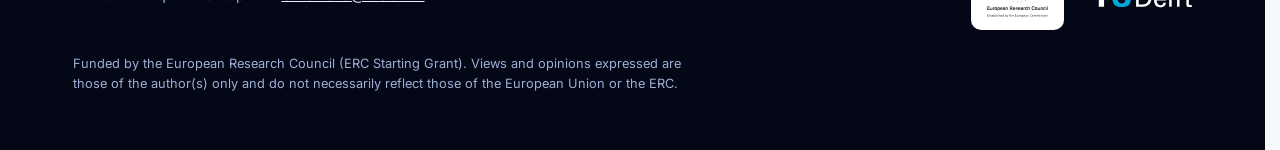
==== commit 1e3400ee: "Fill the icon canvas and use the new logo in the nav - Rebuild favicon.ico from the logo SVG with th" ====
--- a/index.html
+++ b/index.html
@@ -158,7 +158,7 @@
   <header class="nav">
     <div class="nav-inner">
       <a class="brand" href="./" aria-label="Tactile Flight, home">
-        <svg class="brand-mark" viewBox="0 0 32 32" aria-hidden="true"><path d="M4 26C10 22 14 14 16 4M16 26C18 22 22 14 28 8" fill="none" stroke="currentColor" stroke-width="2" stroke-linecap="round"/><circle cx="16" cy="27" r="2.5" fill="currentColor"/></svg>
+        <img class="brand-mark" src="assets/logo-mark.png" width="34" height="34" alt="">
         <span>Tactile Flight</span>
       </a>
       <nav aria-label="Primary">
--- a/styles.css
+++ b/styles.css
@@ -51,7 +51,7 @@
 .nav { position: sticky; top: 0; z-index: 50; background: var(--nav); color: var(--ink-dark); border-bottom: 1px solid var(--line-dark); }
 .nav-inner { display: flex; align-items: center; justify-content: space-between; gap: 16px; min-height: var(--nav-h); padding: 0 var(--gutter); }
 .brand { display: flex; align-items: center; gap: 10px; color: inherit; text-decoration: none; font-weight: 600; font-size: 1.15rem; white-space: nowrap; }
-.brand-mark { width: 28px; height: 28px; color: var(--accent-glow); flex: none; }
+.brand-mark { width: 34px; height: 34px; flex: none; }
 .tabs { display: flex; gap: 4px; }
 .tabs > li { position: relative; }
 .tabs a { display: block; padding: 10px 14px; border-radius: 999px; color: var(--ink-dark-soft); text-decoration: none; font-size: 0.93rem; font-weight: 500; white-space: nowrap; }
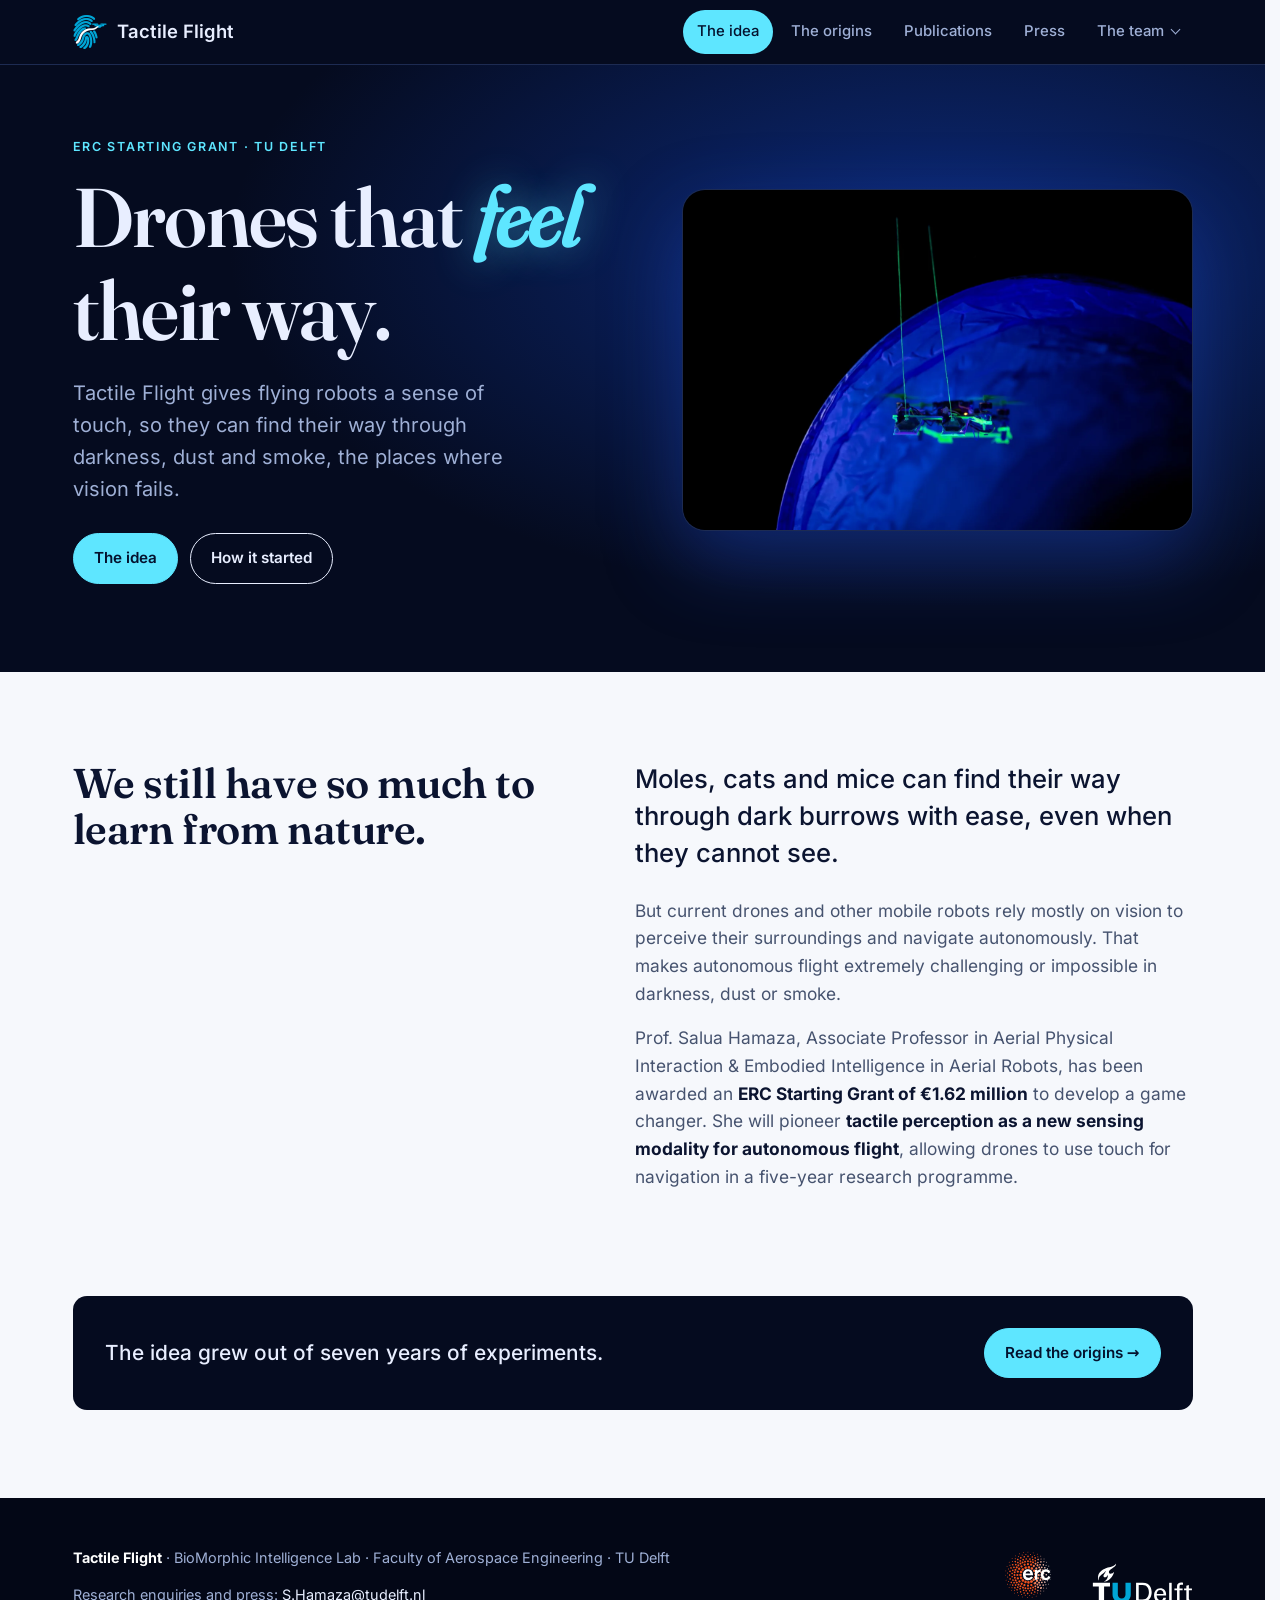
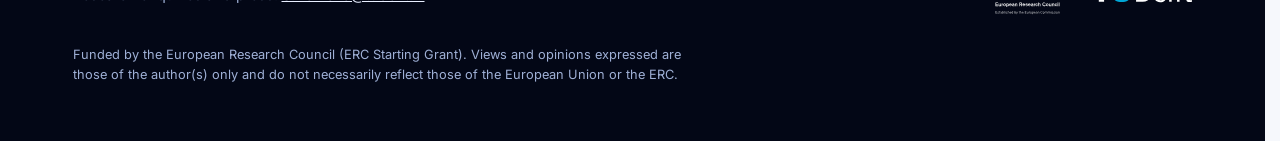
==== commit 64a2426c: "Update text for clarity in the description of animal navigation" ====
--- a/index.html
+++ b/index.html
@@ -203,7 +203,7 @@
           <h2 class="display">We still have so much to learn from nature.</h2>
         </div>
         <div class="prose">
-          <p class="big">Moles, cats and mice can find their way through dark tunnels with ease, even when they cannot see.</p>
+          <p class="big">Moles, cats and mice can find their way through dark burrows with ease, even when they cannot see.</p>
           <p>But current drones and other mobile robots rely mostly on vision to perceive their surroundings and navigate autonomously. That makes autonomous flight extremely challenging or impossible in darkness, dust or smoke.</p>
           <p>Prof. Salua Hamaza, Associate Professor in Aerial Physical Interaction &amp; Embodied Intelligence in Aerial Robots, has been awarded an <strong>ERC Starting Grant of €1.62 million</strong> to develop a game changer. She will pioneer <strong>tactile perception as a new sensing modality for autonomous flight</strong>, allowing drones to use touch for navigation in a five-year research programme.</p>
         </div>
--- a/styles.css
+++ b/styles.css
@@ -191,8 +191,7 @@
 .footer-logos { display: flex; flex-wrap: wrap; align-items: center; gap: 16px 28px; align-self: center; }
 .footer-logo { display: block; flex: none; }
 .footer-logo img { height: 40px; width: auto; }
-.footer-logo.erc { background: #fff; border-radius: 10px; padding: 8px 12px; }
-.footer-logo.erc img { height: 68px; }
+.footer-logo.erc img { height: 72px; }
 .fine { font-size: 0.8rem; max-width: 80ch; margin-bottom: 0.6em; }
 
 :focus-visible { outline: 2px solid var(--accent-glow); outline-offset: 3px; }
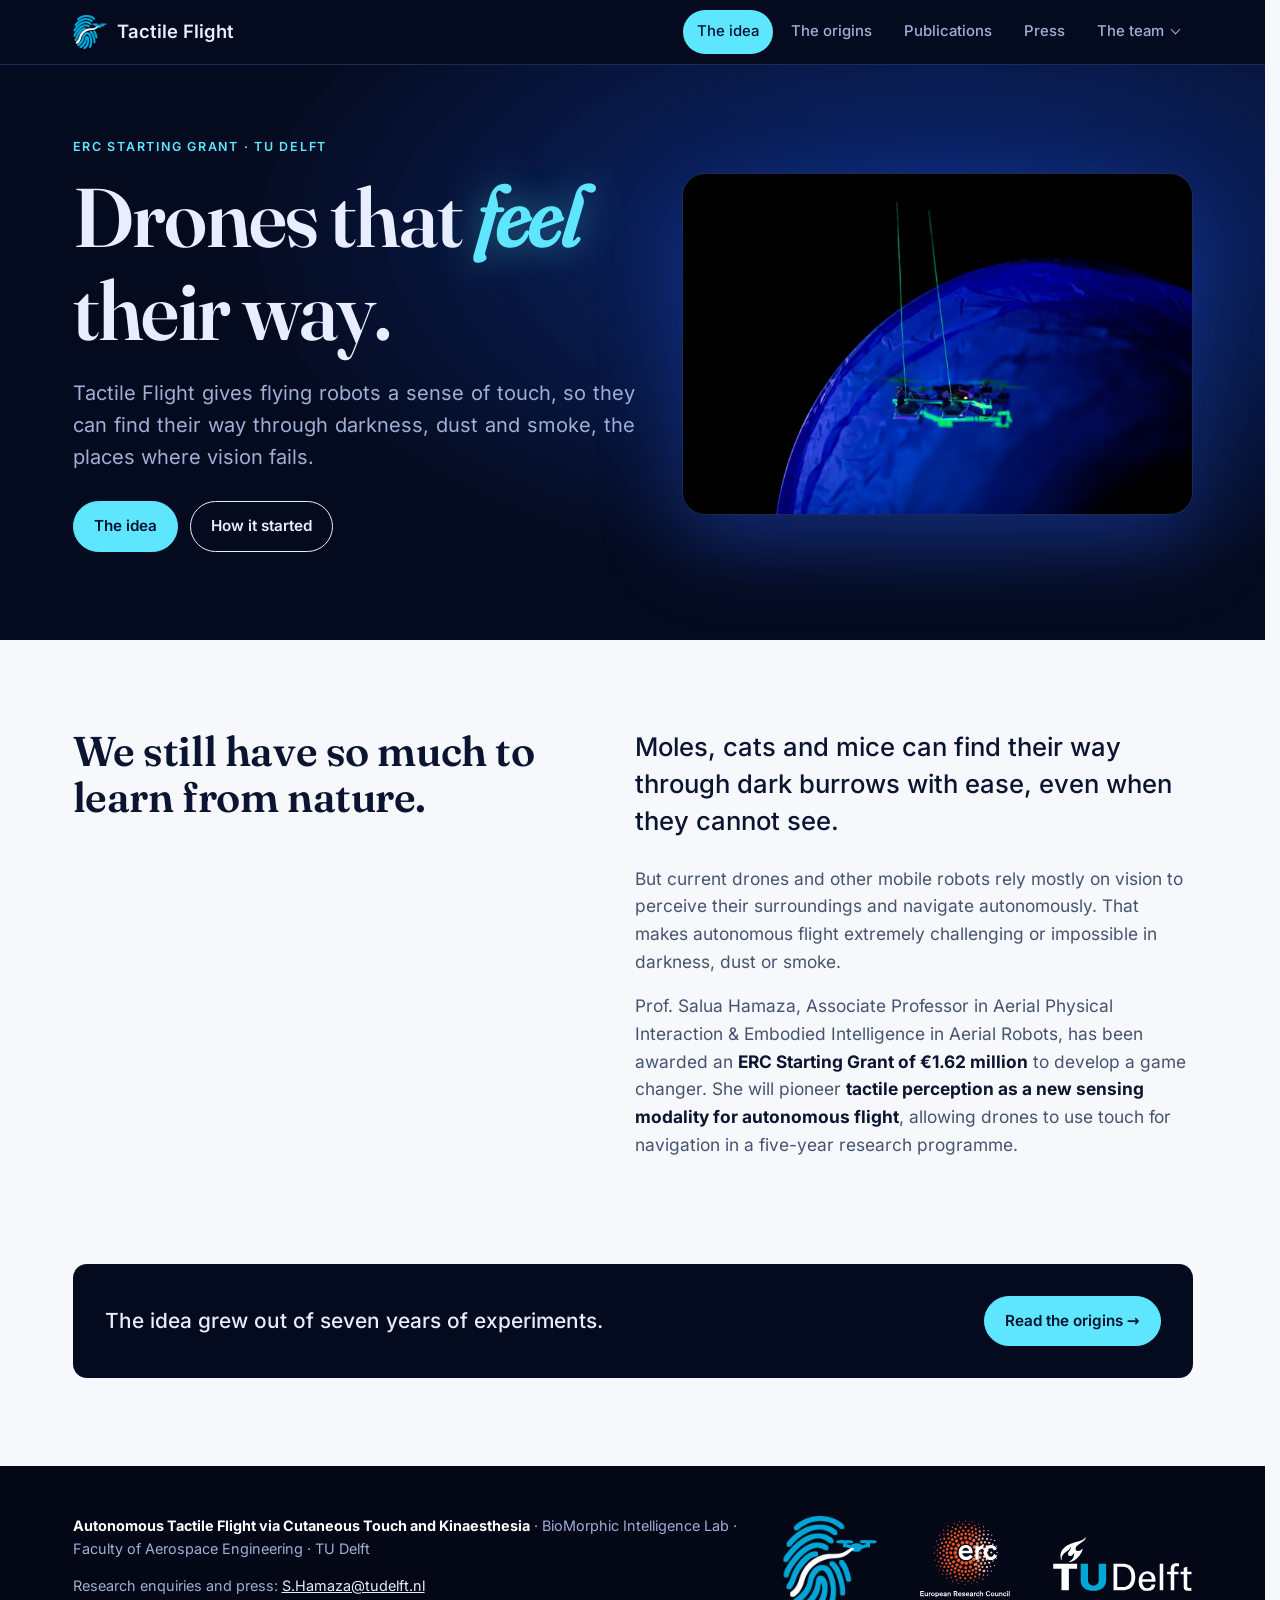
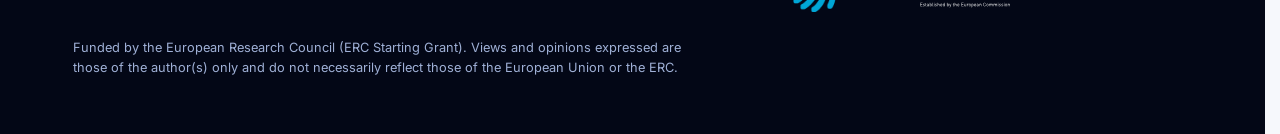
==== commit d6e987a1: "Footer project name and logos, justified hero subtitle - Footer: use the full project name "Autonomo" ====
--- a/index.html
+++ b/index.html
@@ -221,12 +221,13 @@
   <footer class="footer">
     <div class="footer-grid">
       <div>
-        <p><strong>Tactile Flight</strong> · BioMorphic Intelligence Lab · Faculty of Aerospace Engineering · TU Delft</p>
+        <p><strong>Autonomous Tactile Flight via Cutaneous Touch and Kinaesthesia</strong> · BioMorphic Intelligence Lab · Faculty of Aerospace Engineering · TU Delft</p>
         <p>Research enquiries and press: <a href="mailto:S.Hamaza@tudelft.nl">S.Hamaza@tudelft.nl</a></p>
       </div>
       <div class="footer-logos">
-        <a class="footer-logo erc" href="https://erc.europa.eu" rel="noopener" target="_blank"><img src="assets/erc-logo.svg" width="70" height="68" alt="European Research Council"></a>
-        <a class="footer-logo" href="https://www.tudelft.nl/en/" rel="noopener" target="_blank"><img src="assets/tudelft-logo-white.svg" width="100" height="40" alt="TU Delft"></a>
+        <a class="footer-logo site" href="./"><img src="assets/logo-footer.png" width="96" height="96" alt="Tactile Flight"></a>
+        <a class="footer-logo erc" href="https://erc.europa.eu" rel="noopener" target="_blank"><img src="assets/erc-logo.svg" width="103" height="100" alt="European Research Council"></a>
+        <a class="footer-logo" href="https://www.tudelft.nl/en/" rel="noopener" target="_blank"><img src="assets/tudelft-logo-white.svg" width="140" height="56" alt="TU Delft"></a>
       </div>
     </div>
     <p class="fine">Funded by the European Research Council (ERC Starting Grant). Views and opinions expressed are those of the author(s) only and do not necessarily reflect those of the European Union or the ERC.</p>
--- a/styles.css
+++ b/styles.css
@@ -76,7 +76,7 @@
 .hero h1, .page-head h1, h2.display { font-family: var(--serif); line-height: 1.12; }
 .hero h1 { font-size: clamp(2.8rem, 7vw, 5.2rem); }
 .hero h1 em { font-style: italic; color: var(--accent-glow); text-shadow: 0 0 40px rgba(94, 230, 255, 0.45); }
-.hero .lead { max-width: 36ch; margin-bottom: 28px; }
+.hero .lead { margin-bottom: 28px; text-align: justify; text-justify: inter-word; hyphens: auto; text-wrap: pretty; }
 .hero-media { margin: 0; }
 .hero-media img { border-radius: 22px; box-shadow: 0 0 0 1px var(--line-dark), 0 30px 80px rgba(36, 86, 232, 0.35); animation: float 7s ease-in-out infinite; }
 @keyframes float { 50% { transform: translateY(-8px); } }
@@ -188,10 +188,12 @@
 .footer-grid { display: flex; flex-wrap: wrap; justify-content: space-between; gap: 24px; margin-bottom: 24px; }
 .footer strong { color: #fff; }
 .footer a { color: var(--ink-dark); }
-.footer-logos { display: flex; flex-wrap: wrap; align-items: center; gap: 16px 28px; align-self: center; }
+.footer-grid > div:first-child { flex: 1 1 340px; min-width: 0; }
+.footer-logos { display: flex; flex-wrap: wrap; align-items: center; gap: 20px 36px; align-self: center; }
 .footer-logo { display: block; flex: none; }
-.footer-logo img { height: 40px; width: auto; }
-.footer-logo.erc img { height: 72px; }
+.footer-logo img { height: 56px; width: auto; }
+.footer-logo.erc img { height: 100px; }
+.footer-logo.site img { height: 96px; }
 .fine { font-size: 0.8rem; max-width: 80ch; margin-bottom: 0.6em; }
 
 :focus-visible { outline: 2px solid var(--accent-glow); outline-offset: 3px; }
@@ -222,6 +224,10 @@
 @media (max-width: 520px) {
   .news li { grid-template-columns: 1fr; gap: 6px; }
   .timeline > li { padding-left: 34px; }
+  .footer-logos { gap: 16px 24px; }
+  .footer-logo img { height: 46px; }
+  .footer-logo.erc img { height: 82px; }
+  .footer-logo.site img { height: 78px; }
 }
 
 @media (prefers-reduced-motion: reduce) {
